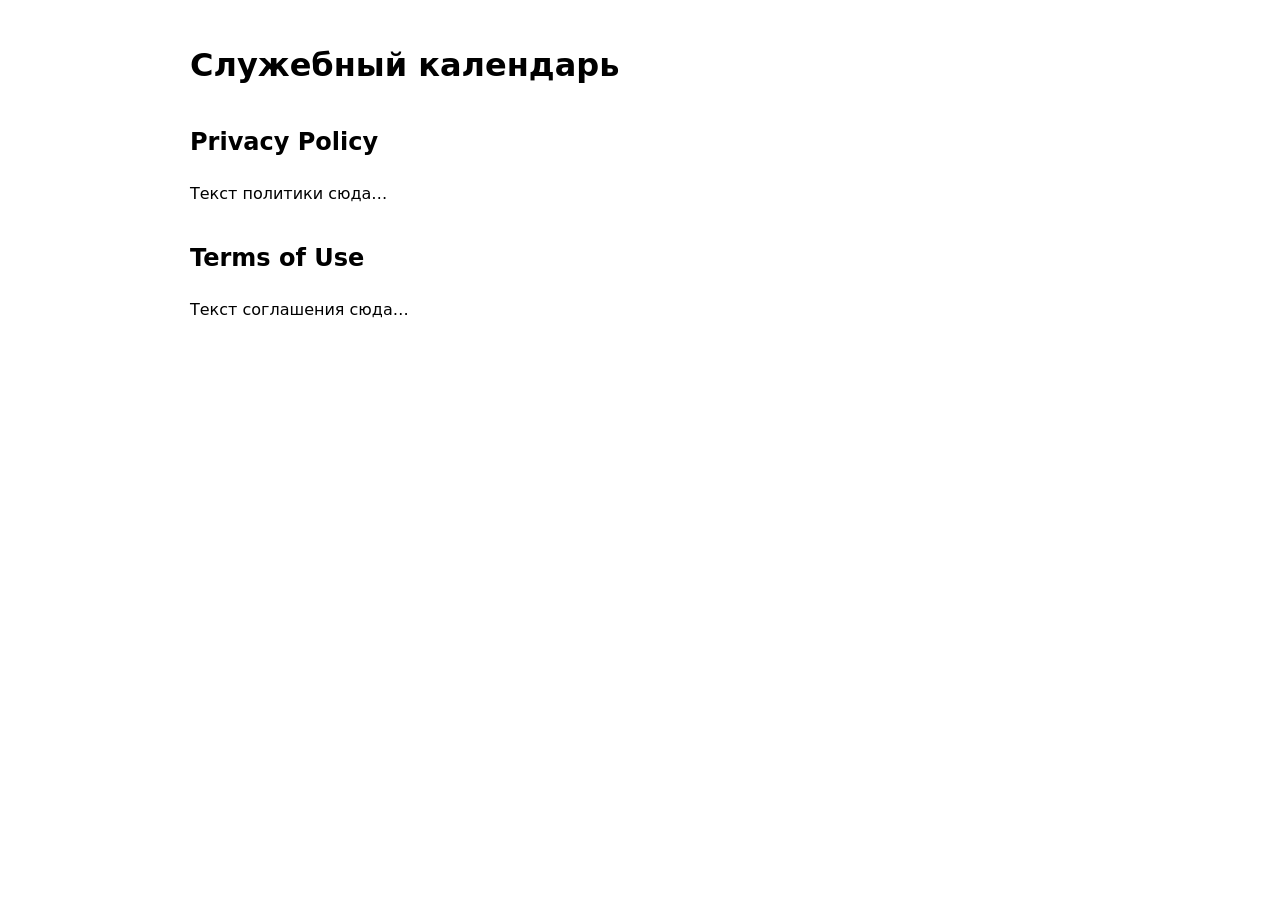
==== fire-calendar/index.html @ 1d860975 "Create index.html" ====
<!DOCTYPE html>
<html lang="ru">
<head>
<meta charset="UTF-8">
<title>Служебный календарь — Политика конфиденциальности</title>
<style>
body {
  font-family: -apple-system, BlinkMacSystemFont, system-ui;
  max-width: 900px;
  margin: 40px auto;
  padding: 0 16px;
  line-height: 1.6;
}
h1, h2 { margin-top: 32px; }
</style>
</head>

<body>

<h1>Служебный календарь</h1>

<h2>Privacy Policy</h2>

<p>Текст политики сюда…</p>

<h2>Terms of Use</h2>

<p>Текст соглашения сюда…</p>

</body>
</html>
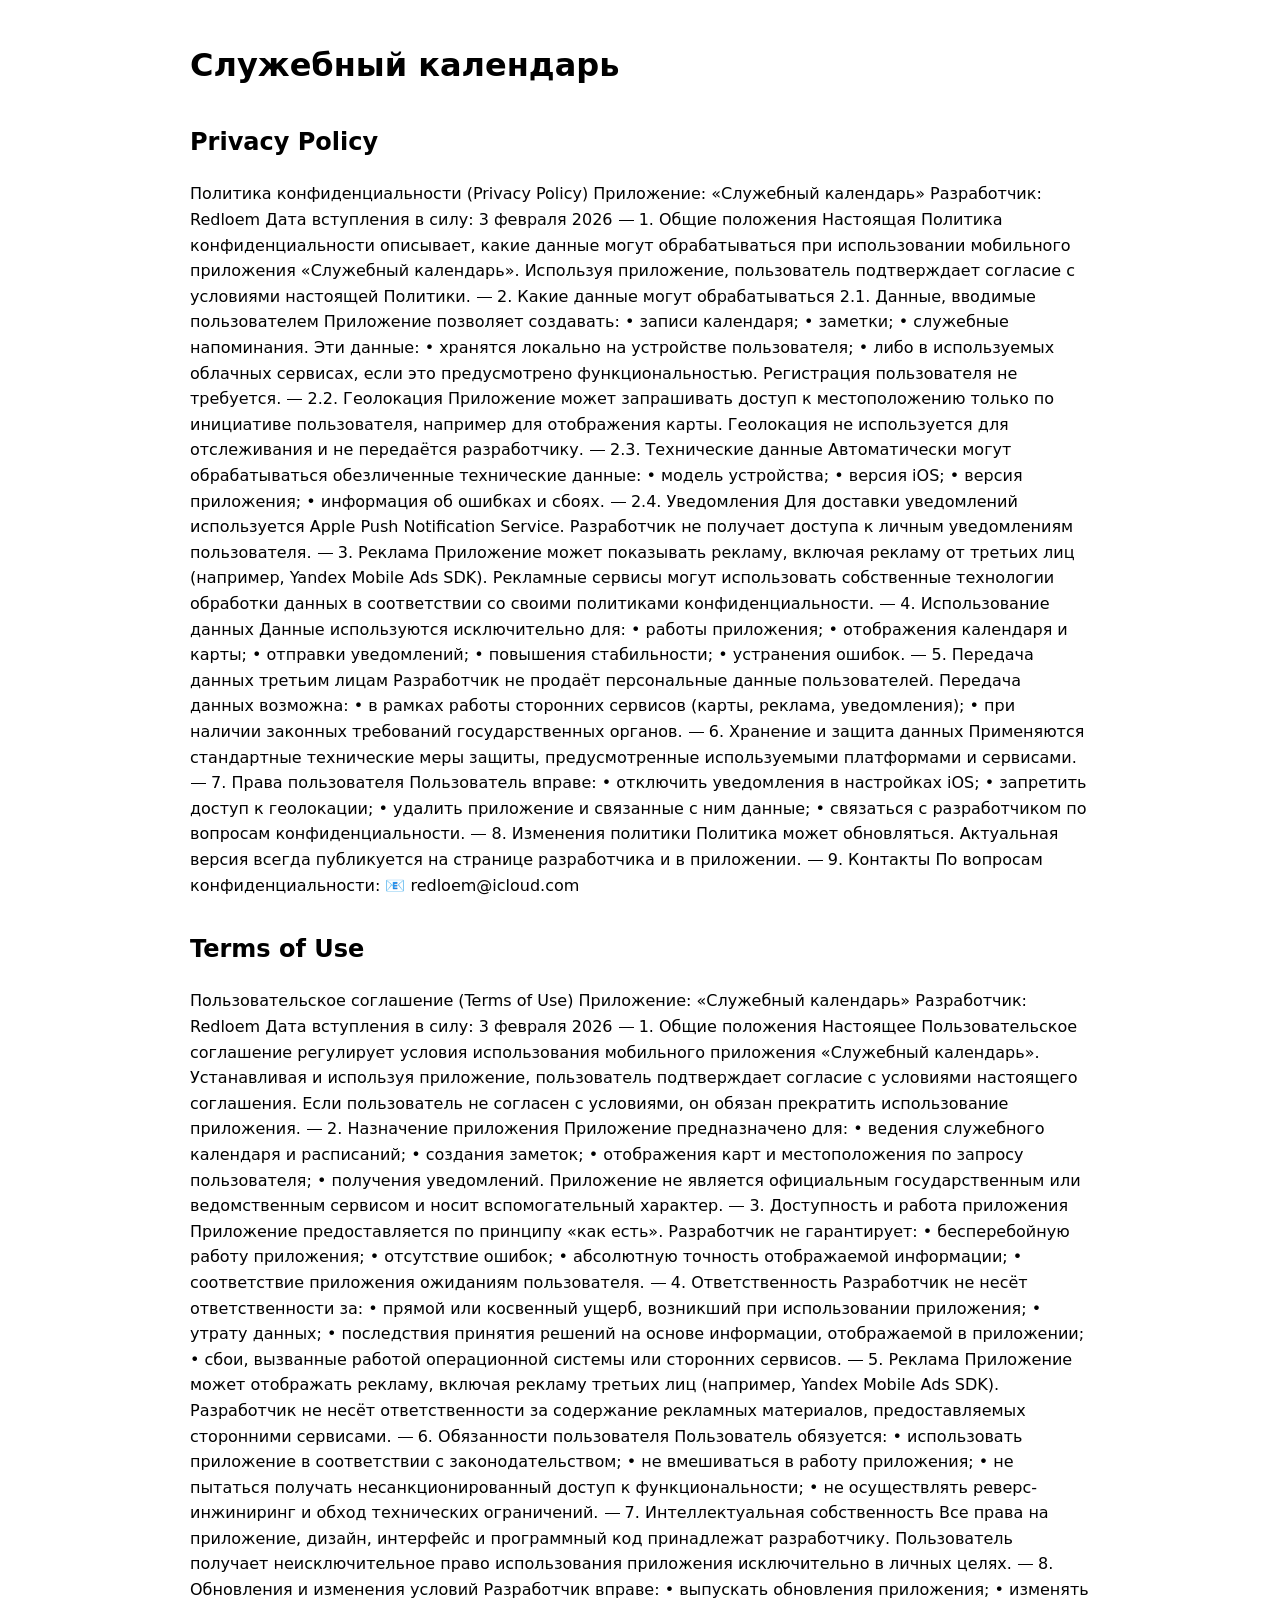
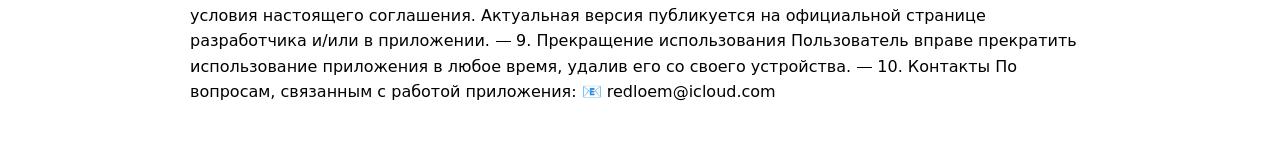
==== commit a68d77de: "index.html" ====
--- a/fire-calendar/index.html
+++ b/fire-calendar/index.html
@@ -21,11 +21,226 @@
 
 <h2>Privacy Policy</h2>
 
-<p>Текст политики сюда…</p>
+<p> Политика конфиденциальности (Privacy Policy)
+
+Приложение: «Служебный календарь»
+Разработчик: Redloem
+Дата вступления в силу: 3 февраля 2026
+
+⸻
+
+1. Общие положения
+
+Настоящая Политика конфиденциальности описывает, какие данные могут обрабатываться при использовании мобильного приложения «Служебный календарь».
+
+Используя приложение, пользователь подтверждает согласие с условиями настоящей Политики.
+
+⸻
+
+2. Какие данные могут обрабатываться
+
+2.1. Данные, вводимые пользователем
+
+Приложение позволяет создавать:
+	•	записи календаря;
+	•	заметки;
+	•	служебные напоминания.
+
+Эти данные:
+	•	хранятся локально на устройстве пользователя;
+	•	либо в используемых облачных сервисах, если это предусмотрено функциональностью.
+
+Регистрация пользователя не требуется.
+
+⸻
+
+2.2. Геолокация
+
+Приложение может запрашивать доступ к местоположению только по инициативе пользователя, например для отображения карты.
+
+Геолокация не используется для отслеживания и не передаётся разработчику.
+
+⸻
+
+2.3. Технические данные
+
+Автоматически могут обрабатываться обезличенные технические данные:
+	•	модель устройства;
+	•	версия iOS;
+	•	версия приложения;
+	•	информация об ошибках и сбоях.
+
+⸻
+
+2.4. Уведомления
+
+Для доставки уведомлений используется Apple Push Notification Service.
+
+Разработчик не получает доступа к личным уведомлениям пользователя.
+
+⸻
+
+3. Реклама
+
+Приложение может показывать рекламу, включая рекламу от третьих лиц (например, Yandex Mobile Ads SDK).
+
+Рекламные сервисы могут использовать собственные технологии обработки данных в соответствии со своими политиками конфиденциальности.
+
+⸻
+
+4. Использование данных
+
+Данные используются исключительно для:
+	•	работы приложения;
+	•	отображения календаря и карты;
+	•	отправки уведомлений;
+	•	повышения стабильности;
+	•	устранения ошибок.
+
+⸻
+
+5. Передача данных третьим лицам
+
+Разработчик не продаёт персональные данные пользователей.
+
+Передача данных возможна:
+	•	в рамках работы сторонних сервисов (карты, реклама, уведомления);
+	•	при наличии законных требований государственных органов.
+
+⸻
+
+6. Хранение и защита данных
+
+Применяются стандартные технические меры защиты, предусмотренные используемыми платформами и сервисами.
+
+⸻
+
+7. Права пользователя
+
+Пользователь вправе:
+	•	отключить уведомления в настройках iOS;
+	•	запретить доступ к геолокации;
+	•	удалить приложение и связанные с ним данные;
+	•	связаться с разработчиком по вопросам конфиденциальности.
+
+⸻
+
+8. Изменения политики
+
+Политика может обновляться.
+
+Актуальная версия всегда публикуется на странице разработчика и в приложении.
+
+⸻
+
+9. Контакты
+
+По вопросам конфиденциальности:
+
+📧 redloem@icloud.com </p>
 
 <h2>Terms of Use</h2>
 
-<p>Текст соглашения сюда…</p>
+<p> Пользовательское соглашение (Terms of Use)
+
+Приложение: «Служебный календарь»
+Разработчик: Redloem
+Дата вступления в силу: 3 февраля 2026
+
+⸻
+
+1. Общие положения
+
+Настоящее Пользовательское соглашение регулирует условия использования мобильного приложения «Служебный календарь».
+
+Устанавливая и используя приложение, пользователь подтверждает согласие с условиями настоящего соглашения.
+
+Если пользователь не согласен с условиями, он обязан прекратить использование приложения.
+
+⸻
+
+2. Назначение приложения
+
+Приложение предназначено для:
+	•	ведения служебного календаря и расписаний;
+	•	создания заметок;
+	•	отображения карт и местоположения по запросу пользователя;
+	•	получения уведомлений.
+
+Приложение не является официальным государственным или ведомственным сервисом и носит вспомогательный характер.
+
+⸻
+
+3. Доступность и работа приложения
+
+Приложение предоставляется по принципу «как есть».
+
+Разработчик не гарантирует:
+	•	бесперебойную работу приложения;
+	•	отсутствие ошибок;
+	•	абсолютную точность отображаемой информации;
+	•	соответствие приложения ожиданиям пользователя.
+
+⸻
+
+4. Ответственность
+
+Разработчик не несёт ответственности за:
+	•	прямой или косвенный ущерб, возникший при использовании приложения;
+	•	утрату данных;
+	•	последствия принятия решений на основе информации, отображаемой в приложении;
+	•	сбои, вызванные работой операционной системы или сторонних сервисов.
+
+⸻
+
+5. Реклама
+
+Приложение может отображать рекламу, включая рекламу третьих лиц (например, Yandex Mobile Ads SDK).
+
+Разработчик не несёт ответственности за содержание рекламных материалов, предоставляемых сторонними сервисами.
+
+⸻
+
+6. Обязанности пользователя
+
+Пользователь обязуется:
+	•	использовать приложение в соответствии с законодательством;
+	•	не вмешиваться в работу приложения;
+	•	не пытаться получать несанкционированный доступ к функциональности;
+	•	не осуществлять реверс-инжиниринг и обход технических ограничений.
+
+⸻
+
+7. Интеллектуальная собственность
+
+Все права на приложение, дизайн, интерфейс и программный код принадлежат разработчику.
+
+Пользователь получает неисключительное право использования приложения исключительно в личных целях.
+
+⸻
+
+8. Обновления и изменения условий
+
+Разработчик вправе:
+	•	выпускать обновления приложения;
+	•	изменять условия настоящего соглашения.
+
+Актуальная версия публикуется на официальной странице разработчика и/или в приложении.
+
+⸻
+
+9. Прекращение использования
+
+Пользователь вправе прекратить использование приложения в любое время, удалив его со своего устройства.
+
+⸻
+
+10. Контакты
+
+По вопросам, связанным с работой приложения:
+
+📧 redloem@icloud.com
+ </p>
 
 </body>
 </html>
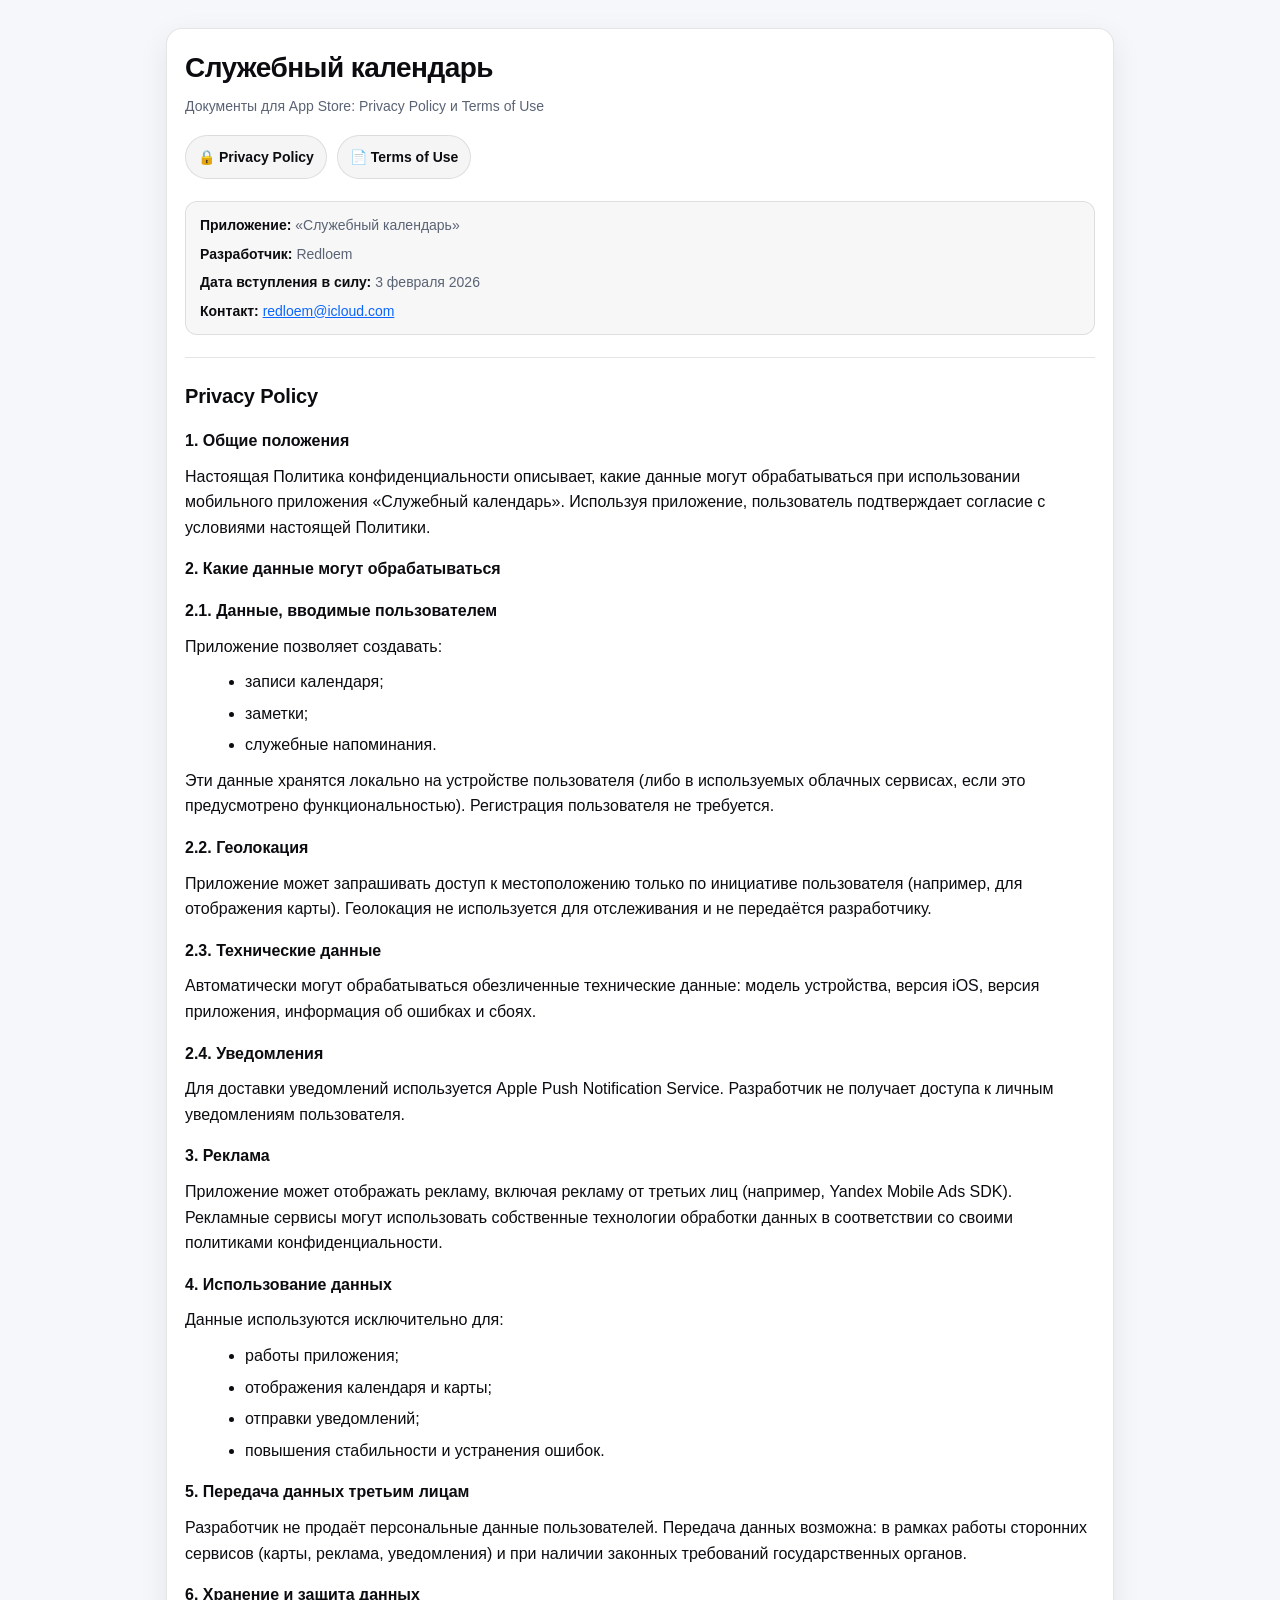
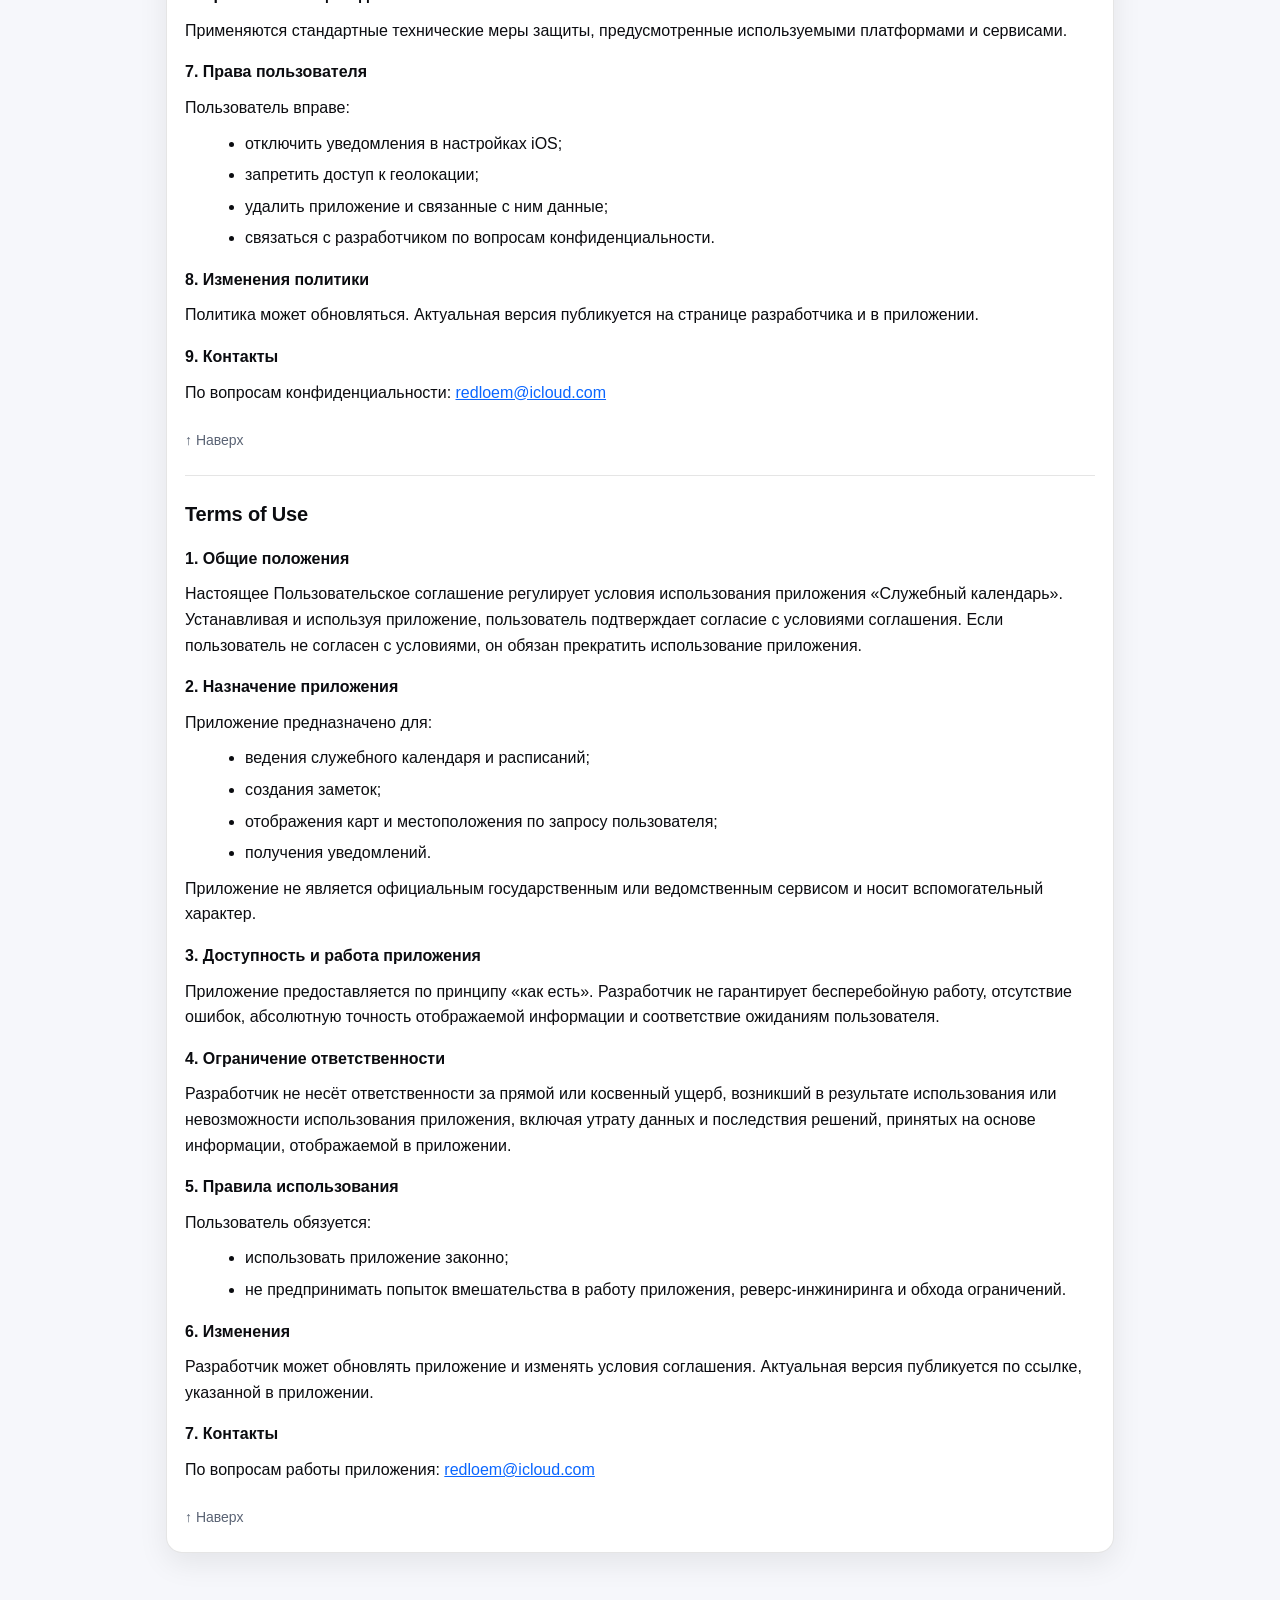
==== commit 2a8ce7dd: "index.html" ====
--- a/fire-calendar/index.html
+++ b/fire-calendar/index.html
@@ -1,246 +1,293 @@
-<!DOCTYPE html>
+<!doctype html>
 <html lang="ru">
 <head>
-<meta charset="UTF-8">
-<title>Служебный календарь — Политика конфиденциальности</title>
-<style>
-body {
-  font-family: -apple-system, BlinkMacSystemFont, system-ui;
-  max-width: 900px;
-  margin: 40px auto;
-  padding: 0 16px;
-  line-height: 1.6;
-}
-h1, h2 { margin-top: 32px; }
-</style>
+  <meta charset="utf-8" />
+  <meta name="viewport" content="width=device-width, initial-scale=1" />
+  <title>Служебный календарь — Политика конфиденциальности и Terms</title>
+  <style>
+    :root{
+      --bg:#0b0c10;
+      --card:#11131a;
+      --text:#e9ecf1;
+      --muted:#aab2c0;
+      --line:rgba(255,255,255,.10);
+      --link:#67b0ff;
+    }
+    @media (prefers-color-scheme: light){
+      :root{
+        --bg:#f6f7fb;
+        --card:#ffffff;
+        --text:#0b0c10;
+        --muted:#5a6374;
+        --line:rgba(0,0,0,.10);
+        --link:#0a66ff;
+      }
+    }
+
+    *{ box-sizing:border-box; }
+    body{
+      margin:0;
+      background:var(--bg);
+      color:var(--text);
+      font:16px/1.6 -apple-system, BlinkMacSystemFont, "Segoe UI", Roboto, Inter, Arial, sans-serif;
+    }
+    .wrap{
+      max-width: 980px;
+      margin: 0 auto;
+      padding: 28px 16px 60px;
+    }
+    .card{
+      background:var(--card);
+      border:1px solid var(--line);
+      border-radius:16px;
+      padding:22px 18px;
+      box-shadow: 0 10px 30px rgba(0,0,0,.08);
+    }
+    h1{
+      font-size:28px;
+      line-height:1.2;
+      margin:0 0 10px;
+      letter-spacing:-0.02em;
+    }
+    .sub{
+      color:var(--muted);
+      margin:0 0 18px;
+      font-size:14px;
+    }
+    .nav{
+      display:flex;
+      gap:10px;
+      flex-wrap:wrap;
+      margin: 12px 0 22px;
+    }
+    .nav a{
+      display:inline-flex;
+      align-items:center;
+      gap:8px;
+      padding:10px 12px;
+      border-radius:999px;
+      background:rgba(255,255,255,.06);
+      border:1px solid var(--line);
+      color:var(--text);
+      text-decoration:none;
+      font-weight:600;
+      font-size:14px;
+    }
+    @media (prefers-color-scheme: light){
+      .nav a{ background:rgba(0,0,0,.04); }
+    }
+    a{ color:var(--link); }
+    hr{
+      border:none;
+      border-top:1px solid var(--line);
+      margin: 22px 0;
+    }
+    h2{
+      font-size:20px;
+      margin: 0 0 10px;
+      letter-spacing:-0.01em;
+    }
+    h3{
+      font-size:16px;
+      margin: 16px 0 8px;
+    }
+    p{ margin: 10px 0; }
+    ul{ margin: 8px 0 8px 20px; }
+    li{ margin: 6px 0; }
+    .meta{
+      display:grid;
+      grid-template-columns: 1fr;
+      gap:6px;
+      padding:12px 14px;
+      border:1px solid var(--line);
+      border-radius:12px;
+      background:rgba(255,255,255,.04);
+      color:var(--muted);
+      font-size:14px;
+    }
+    @media (prefers-color-scheme: light){
+      .meta{ background:rgba(0,0,0,.03); }
+    }
+    .meta b{ color:var(--text); font-weight:600; }
+    .toplink{
+      display:inline-block;
+      margin-top:14px;
+      font-size:14px;
+      color:var(--muted);
+      text-decoration:none;
+    }
+    .toplink:hover{ color:var(--text); }
+    code{
+      background:rgba(255,255,255,.08);
+      padding:2px 6px;
+      border-radius:8px;
+      border:1px solid var(--line);
+      font-size: 0.95em;
+    }
+  </style>
 </head>
-
 <body>
-
-<h1>Служебный календарь</h1>
-
-<h2>Privacy Policy</h2>
-
-<p> Политика конфиденциальности (Privacy Policy)
-
-Приложение: «Служебный календарь»
-Разработчик: Redloem
-Дата вступления в силу: 3 февраля 2026
-
-⸻
-
-1. Общие положения
-
-Настоящая Политика конфиденциальности описывает, какие данные могут обрабатываться при использовании мобильного приложения «Служебный календарь».
-
-Используя приложение, пользователь подтверждает согласие с условиями настоящей Политики.
-
-⸻
-
-2. Какие данные могут обрабатываться
-
-2.1. Данные, вводимые пользователем
-
-Приложение позволяет создавать:
-	•	записи календаря;
-	•	заметки;
-	•	служебные напоминания.
-
-Эти данные:
-	•	хранятся локально на устройстве пользователя;
-	•	либо в используемых облачных сервисах, если это предусмотрено функциональностью.
-
-Регистрация пользователя не требуется.
-
-⸻
-
-2.2. Геолокация
-
-Приложение может запрашивать доступ к местоположению только по инициативе пользователя, например для отображения карты.
-
-Геолокация не используется для отслеживания и не передаётся разработчику.
-
-⸻
-
-2.3. Технические данные
-
-Автоматически могут обрабатываться обезличенные технические данные:
-	•	модель устройства;
-	•	версия iOS;
-	•	версия приложения;
-	•	информация об ошибках и сбоях.
-
-⸻
-
-2.4. Уведомления
-
-Для доставки уведомлений используется Apple Push Notification Service.
-
-Разработчик не получает доступа к личным уведомлениям пользователя.
-
-⸻
-
-3. Реклама
-
-Приложение может показывать рекламу, включая рекламу от третьих лиц (например, Yandex Mobile Ads SDK).
-
-Рекламные сервисы могут использовать собственные технологии обработки данных в соответствии со своими политиками конфиденциальности.
-
-⸻
-
-4. Использование данных
-
-Данные используются исключительно для:
-	•	работы приложения;
-	•	отображения календаря и карты;
-	•	отправки уведомлений;
-	•	повышения стабильности;
-	•	устранения ошибок.
-
-⸻
-
-5. Передача данных третьим лицам
-
-Разработчик не продаёт персональные данные пользователей.
-
-Передача данных возможна:
-	•	в рамках работы сторонних сервисов (карты, реклама, уведомления);
-	•	при наличии законных требований государственных органов.
-
-⸻
-
-6. Хранение и защита данных
-
-Применяются стандартные технические меры защиты, предусмотренные используемыми платформами и сервисами.
-
-⸻
-
-7. Права пользователя
-
-Пользователь вправе:
-	•	отключить уведомления в настройках iOS;
-	•	запретить доступ к геолокации;
-	•	удалить приложение и связанные с ним данные;
-	•	связаться с разработчиком по вопросам конфиденциальности.
-
-⸻
-
-8. Изменения политики
-
-Политика может обновляться.
-
-Актуальная версия всегда публикуется на странице разработчика и в приложении.
-
-⸻
-
-9. Контакты
-
-По вопросам конфиденциальности:
-
-📧 redloem@icloud.com </p>
-
-<h2>Terms of Use</h2>
-
-<p> Пользовательское соглашение (Terms of Use)
-
-Приложение: «Служебный календарь»
-Разработчик: Redloem
-Дата вступления в силу: 3 февраля 2026
-
-⸻
-
-1. Общие положения
-
-Настоящее Пользовательское соглашение регулирует условия использования мобильного приложения «Служебный календарь».
-
-Устанавливая и используя приложение, пользователь подтверждает согласие с условиями настоящего соглашения.
-
-Если пользователь не согласен с условиями, он обязан прекратить использование приложения.
-
-⸻
-
-2. Назначение приложения
-
-Приложение предназначено для:
-	•	ведения служебного календаря и расписаний;
-	•	создания заметок;
-	•	отображения карт и местоположения по запросу пользователя;
-	•	получения уведомлений.
-
-Приложение не является официальным государственным или ведомственным сервисом и носит вспомогательный характер.
-
-⸻
-
-3. Доступность и работа приложения
-
-Приложение предоставляется по принципу «как есть».
-
-Разработчик не гарантирует:
-	•	бесперебойную работу приложения;
-	•	отсутствие ошибок;
-	•	абсолютную точность отображаемой информации;
-	•	соответствие приложения ожиданиям пользователя.
-
-⸻
-
-4. Ответственность
-
-Разработчик не несёт ответственности за:
-	•	прямой или косвенный ущерб, возникший при использовании приложения;
-	•	утрату данных;
-	•	последствия принятия решений на основе информации, отображаемой в приложении;
-	•	сбои, вызванные работой операционной системы или сторонних сервисов.
-
-⸻
-
-5. Реклама
-
-Приложение может отображать рекламу, включая рекламу третьих лиц (например, Yandex Mobile Ads SDK).
-
-Разработчик не несёт ответственности за содержание рекламных материалов, предоставляемых сторонними сервисами.
-
-⸻
-
-6. Обязанности пользователя
-
-Пользователь обязуется:
-	•	использовать приложение в соответствии с законодательством;
-	•	не вмешиваться в работу приложения;
-	•	не пытаться получать несанкционированный доступ к функциональности;
-	•	не осуществлять реверс-инжиниринг и обход технических ограничений.
-
-⸻
-
-7. Интеллектуальная собственность
-
-Все права на приложение, дизайн, интерфейс и программный код принадлежат разработчику.
-
-Пользователь получает неисключительное право использования приложения исключительно в личных целях.
-
-⸻
-
-8. Обновления и изменения условий
-
-Разработчик вправе:
-	•	выпускать обновления приложения;
-	•	изменять условия настоящего соглашения.
-
-Актуальная версия публикуется на официальной странице разработчика и/или в приложении.
-
-⸻
-
-9. Прекращение использования
-
-Пользователь вправе прекратить использование приложения в любое время, удалив его со своего устройства.
-
-⸻
-
-10. Контакты
-
-По вопросам, связанным с работой приложения:
-
-📧 redloem@icloud.com
- </p>
-
+  <div class="wrap">
+    <div class="card" id="top">
+      <h1>Служебный календарь</h1>
+      <p class="sub">Документы для App Store: Privacy Policy и Terms of Use</p>
+
+      <div class="nav">
+        <a href="#privacy">🔒 Privacy Policy</a>
+        <a href="#terms">📄 Terms of Use</a>
+      </div>
+
+      <div class="meta">
+        <div><b>Приложение:</b> «Служебный календарь»</div>
+        <div><b>Разработчик:</b> Redloem</div>
+        <div><b>Дата вступления в силу:</b> 3 февраля 2026</div>
+        <div><b>Контакт:</b> <a href="mailto:redloem@icloud.com">redloem@icloud.com</a></div>
+      </div>
+
+      <hr />
+
+      <!-- ===================== PRIVACY ===================== -->
+      <h2 id="privacy">Privacy Policy</h2>
+
+      <h3>1. Общие положения</h3>
+      <p>
+        Настоящая Политика конфиденциальности описывает, какие данные могут обрабатываться
+        при использовании мобильного приложения «Служебный календарь». Используя приложение,
+        пользователь подтверждает согласие с условиями настоящей Политики.
+      </p>
+
+      <h3>2. Какие данные могут обрабатываться</h3>
+
+      <h3>2.1. Данные, вводимые пользователем</h3>
+      <p>Приложение позволяет создавать:</p>
+      <ul>
+        <li>записи календаря;</li>
+        <li>заметки;</li>
+        <li>служебные напоминания.</li>
+      </ul>
+      <p>
+        Эти данные хранятся локально на устройстве пользователя (либо в используемых облачных сервисах,
+        если это предусмотрено функциональностью). Регистрация пользователя не требуется.
+      </p>
+
+      <h3>2.2. Геолокация</h3>
+      <p>
+        Приложение может запрашивать доступ к местоположению только по инициативе пользователя
+        (например, для отображения карты). Геолокация не используется для отслеживания и не передаётся разработчику.
+      </p>
+
+      <h3>2.3. Технические данные</h3>
+      <p>
+        Автоматически могут обрабатываться обезличенные технические данные: модель устройства,
+        версия iOS, версия приложения, информация об ошибках и сбоях.
+      </p>
+
+      <h3>2.4. Уведомления</h3>
+      <p>
+        Для доставки уведомлений используется Apple Push Notification Service.
+        Разработчик не получает доступа к личным уведомлениям пользователя.
+      </p>
+
+      <h3>3. Реклама</h3>
+      <p>
+        Приложение может отображать рекламу, включая рекламу от третьих лиц (например, Yandex Mobile Ads SDK).
+        Рекламные сервисы могут использовать собственные технологии обработки данных в соответствии со своими политиками конфиденциальности.
+      </p>
+
+      <h3>4. Использование данных</h3>
+      <p>Данные используются исключительно для:</p>
+      <ul>
+        <li>работы приложения;</li>
+        <li>отображения календаря и карты;</li>
+        <li>отправки уведомлений;</li>
+        <li>повышения стабильности и устранения ошибок.</li>
+      </ul>
+
+      <h3>5. Передача данных третьим лицам</h3>
+      <p>
+        Разработчик не продаёт персональные данные пользователей. Передача данных возможна:
+        в рамках работы сторонних сервисов (карты, реклама, уведомления) и при наличии законных требований государственных органов.
+      </p>
+
+      <h3>6. Хранение и защита данных</h3>
+      <p>
+        Применяются стандартные технические меры защиты, предусмотренные используемыми платформами и сервисами.
+      </p>
+
+      <h3>7. Права пользователя</h3>
+      <p>Пользователь вправе:</p>
+      <ul>
+        <li>отключить уведомления в настройках iOS;</li>
+        <li>запретить доступ к геолокации;</li>
+        <li>удалить приложение и связанные с ним данные;</li>
+        <li>связаться с разработчиком по вопросам конфиденциальности.</li>
+      </ul>
+
+      <h3>8. Изменения политики</h3>
+      <p>
+        Политика может обновляться. Актуальная версия публикуется на странице разработчика и в приложении.
+      </p>
+
+      <h3>9. Контакты</h3>
+      <p>По вопросам конфиденциальности: <a href="mailto:redloem@icloud.com">redloem@icloud.com</a></p>
+
+      <a class="toplink" href="#top">↑ Наверх</a>
+
+      <hr />
+
+      <!-- ===================== TERMS ===================== -->
+      <h2 id="terms">Terms of Use</h2>
+
+      <h3>1. Общие положения</h3>
+      <p>
+        Настоящее Пользовательское соглашение регулирует условия использования приложения «Служебный календарь».
+        Устанавливая и используя приложение, пользователь подтверждает согласие с условиями соглашения.
+        Если пользователь не согласен с условиями, он обязан прекратить использование приложения.
+      </p>
+
+      <h3>2. Назначение приложения</h3>
+      <p>Приложение предназначено для:</p>
+      <ul>
+        <li>ведения служебного календаря и расписаний;</li>
+        <li>создания заметок;</li>
+        <li>отображения карт и местоположения по запросу пользователя;</li>
+        <li>получения уведомлений.</li>
+      </ul>
+      <p>
+        Приложение не является официальным государственным или ведомственным сервисом и носит вспомогательный характер.
+      </p>
+
+      <h3>3. Доступность и работа приложения</h3>
+      <p>
+        Приложение предоставляется по принципу «как есть». Разработчик не гарантирует бесперебойную работу,
+        отсутствие ошибок, абсолютную точность отображаемой информации и соответствие ожиданиям пользователя.
+      </p>
+
+      <h3>4. Ограничение ответственности</h3>
+      <p>
+        Разработчик не несёт ответственности за прямой или косвенный ущерб, возникший в результате использования
+        или невозможности использования приложения, включая утрату данных и последствия решений, принятых на основе
+        информации, отображаемой в приложении.
+      </p>
+
+      <h3>5. Правила использования</h3>
+      <p>Пользователь обязуется:</p>
+      <ul>
+        <li>использовать приложение законно;</li>
+        <li>не предпринимать попыток вмешательства в работу приложения, реверс-инжиниринга и обхода ограничений.</li>
+      </ul>
+
+      <h3>6. Изменения</h3>
+      <p>
+        Разработчик может обновлять приложение и изменять условия соглашения. Актуальная версия публикуется по ссылке,
+        указанной в приложении.
+      </p>
+
+      <h3>7. Контакты</h3>
+      <p>По вопросам работы приложения: <a href="mailto:redloem@icloud.com">redloem@icloud.com</a></p>
+
+      <a class="toplink" href="#top">↑ Наверх</a>
+    </div>
+  </div>
 </body>
 </html>
